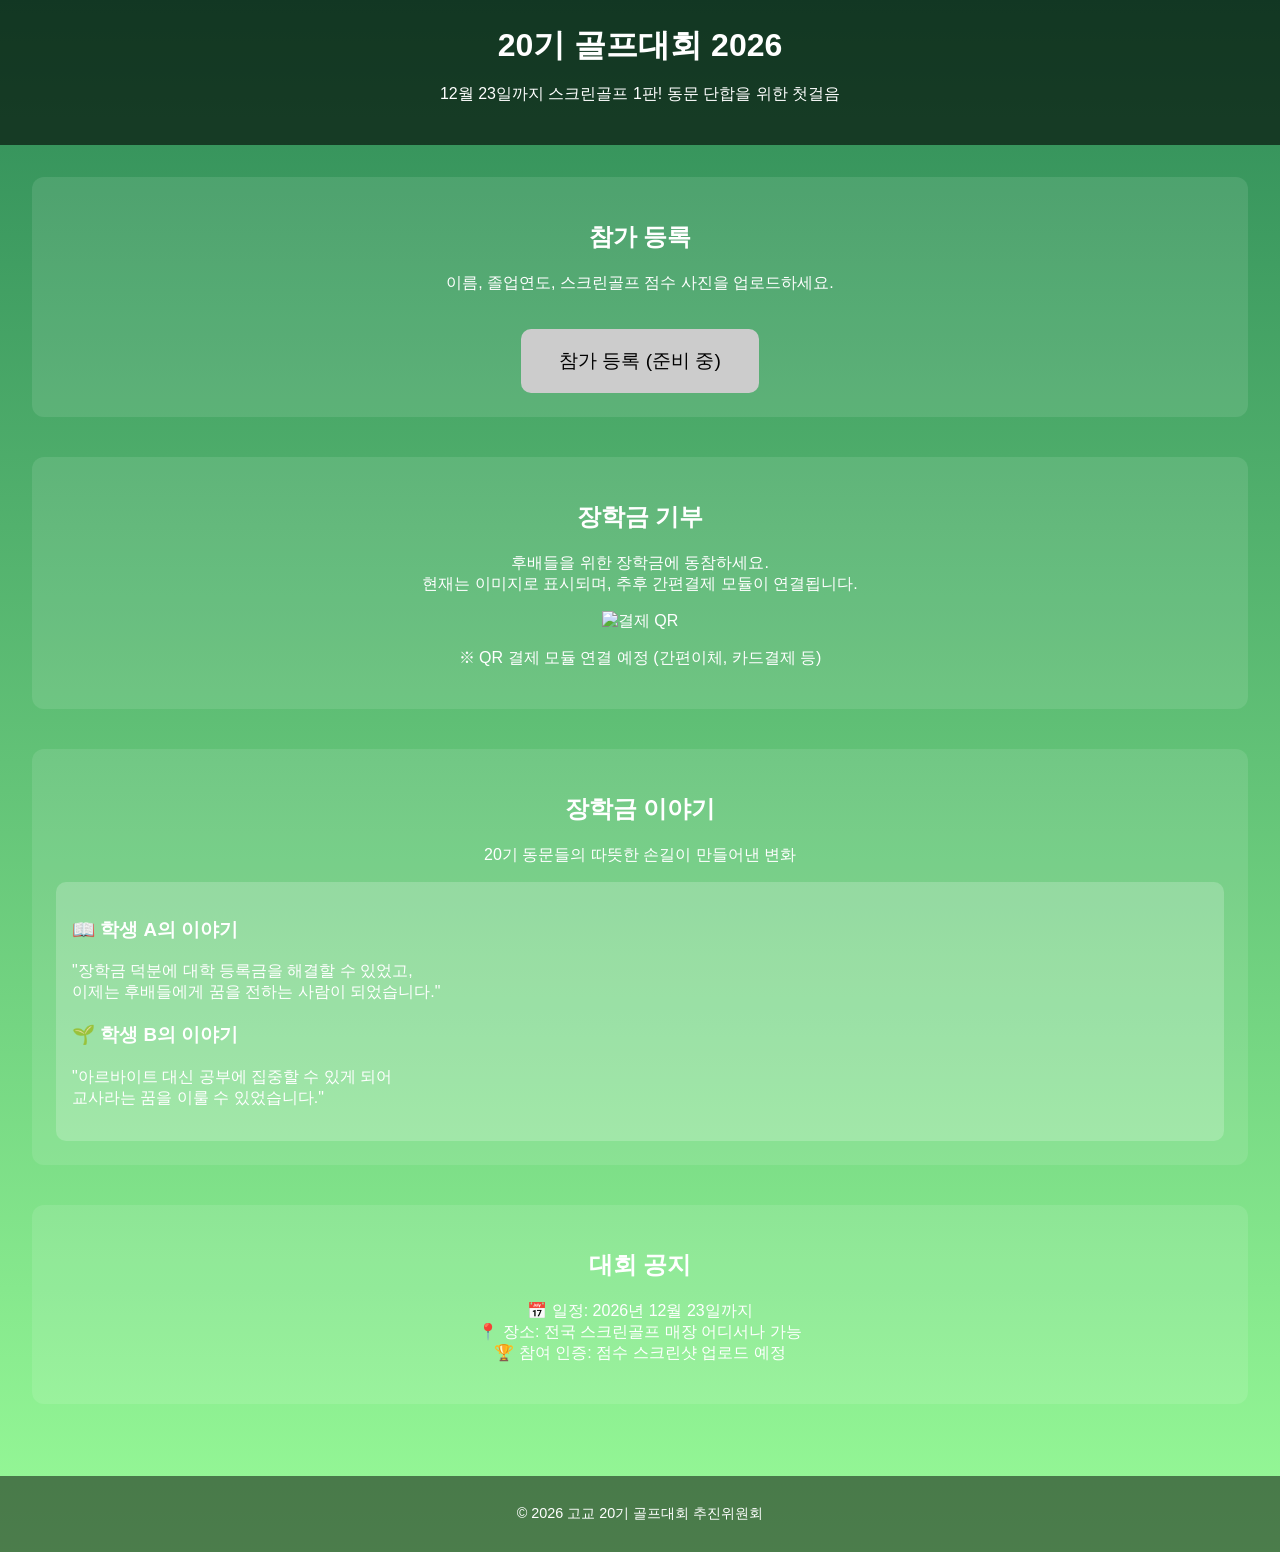
==== index.html @ 9fc2de65 "Create index.html" ====
<!DOCTYPE html><html lang="ko">
<head>
  <meta charset="UTF-8">
  <meta name="viewport" content="width=device-width, initial-scale=1.0">
  <title>20기 골프대회 2026</title>
  <style>
    body {
      font-family: 'Pretendard', sans-serif;
      margin: 0;
      padding: 0;
      background: linear-gradient(180deg, #2E8B57 0%, #98FB98 100%);
      color: #fff;
      text-align: center;
    }
    header {
      background: rgba(0,0,0,0.6);
      padding: 1.5em 0;
    }
    h1 {
      font-size: 2em;
      margin: 0;
    }
    main {
      padding: 2em;
    }
    section {
      margin-bottom: 2.5em;
      background: rgba(255,255,255,0.1);
      border-radius: 12px;
      padding: 1.5em;
    }
    button, .fake-button {
      background: #FFD700;
      color: #000;
      border: none;
      border-radius: 10px;
      padding: 1em 2em;
      font-size: 1.2em;
      cursor: pointer;
    }
    .fake-button {
      display: inline-block;
      background: #ccc;
      color: #000;
      margin-top: 1em;
      text-decoration: none;
    }
    footer {
      background: rgba(0,0,0,0.5);
      padding: 1em;
      font-size: 0.9em;
    }
  </style>
</head>
<body>
  <header>
    <h1>20기 골프대회 2026</h1>
    <p>12월 23일까지 스크린골프 1판! 동문 단합을 위한 첫걸음</p>
  </header>
  <main>
    <section>
      <h2>참가 등록</h2>
      <p>이름, 졸업연도, 스크린골프 점수 사진을 업로드하세요.</p>
      <a href="#" class="fake-button">참가 등록 (준비 중)</a>
    </section><section>
  <h2>장학금 기부</h2>
  <p>후배들을 위한 장학금에 동참하세요.<br>현재는 이미지로 표시되며, 추후 간편결제 모듈이 연결됩니다.</p>
  <img src="https://upload.wikimedia.org/wikipedia/commons/thumb/5/5a/QR_code_example.svg/300px-QR_code_example.svg.png" alt="결제 QR" width="150">
  <p>※ QR 결제 모듈 연결 예정 (간편이체, 카드결제 등)</p>
</section>

<section>
  <h2>장학금 이야기</h2>
  <p>20기 동문들의 따뜻한 손길이 만들어낸 변화</p>
  <div style="text-align:left; background:rgba(255,255,255,0.2); padding:1em; border-radius:10px;">
    <h3>📖 학생 A의 이야기</h3>
    <p>"장학금 덕분에 대학 등록금을 해결할 수 있었고,<br>이제는 후배들에게 꿈을 전하는 사람이 되었습니다."</p>
    <h3>🌱 학생 B의 이야기</h3>
    <p>"아르바이트 대신 공부에 집중할 수 있게 되어<br>교사라는 꿈을 이룰 수 있었습니다."</p>
  </div>
</section>

<section>
  <h2>대회 공지</h2>
  <p>📅 일정: 2026년 12월 23일까지<br>📍 장소: 전국 스크린골프 매장 어디서나 가능<br>🏆 참여 인증: 점수 스크린샷 업로드 예정</p>
</section>

  </main>
  <footer>
    <p>© 2026 고교 20기 골프대회 추진위원회</p>
  </footer>
</body>
</html>
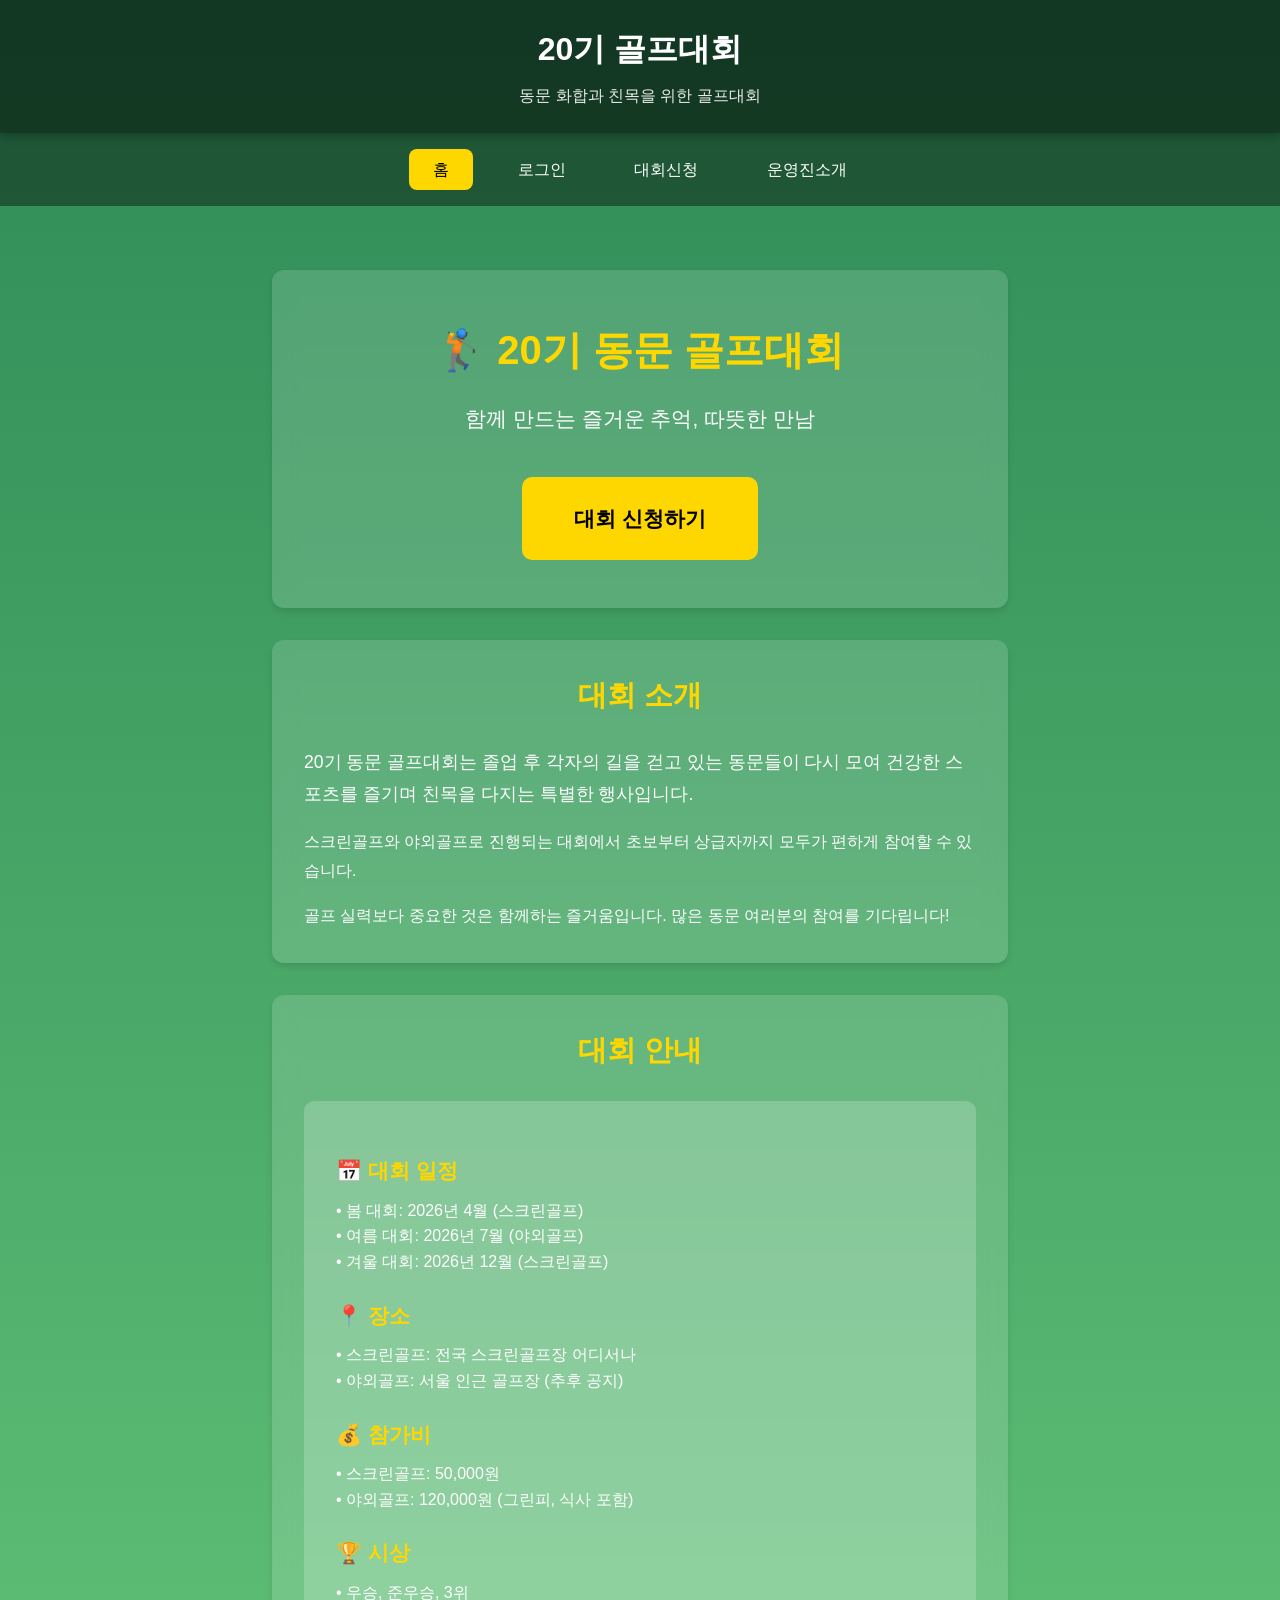
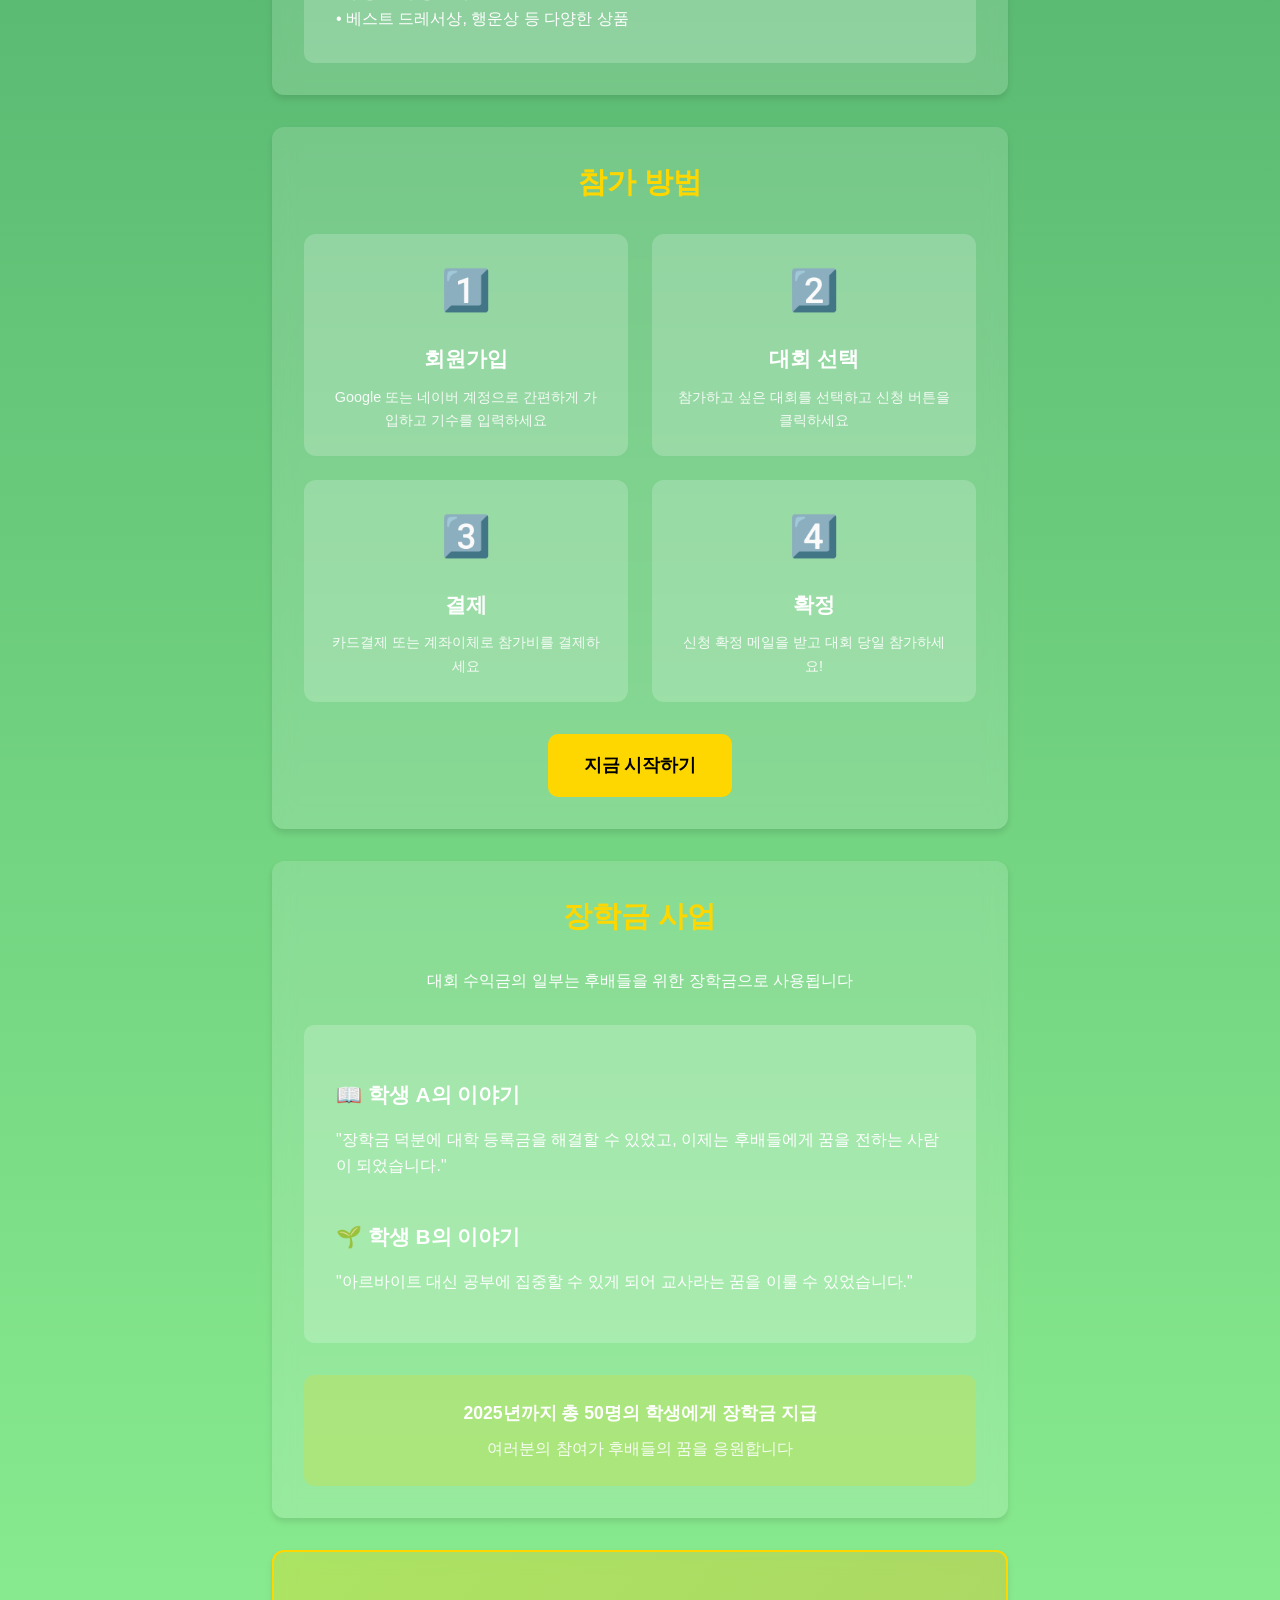
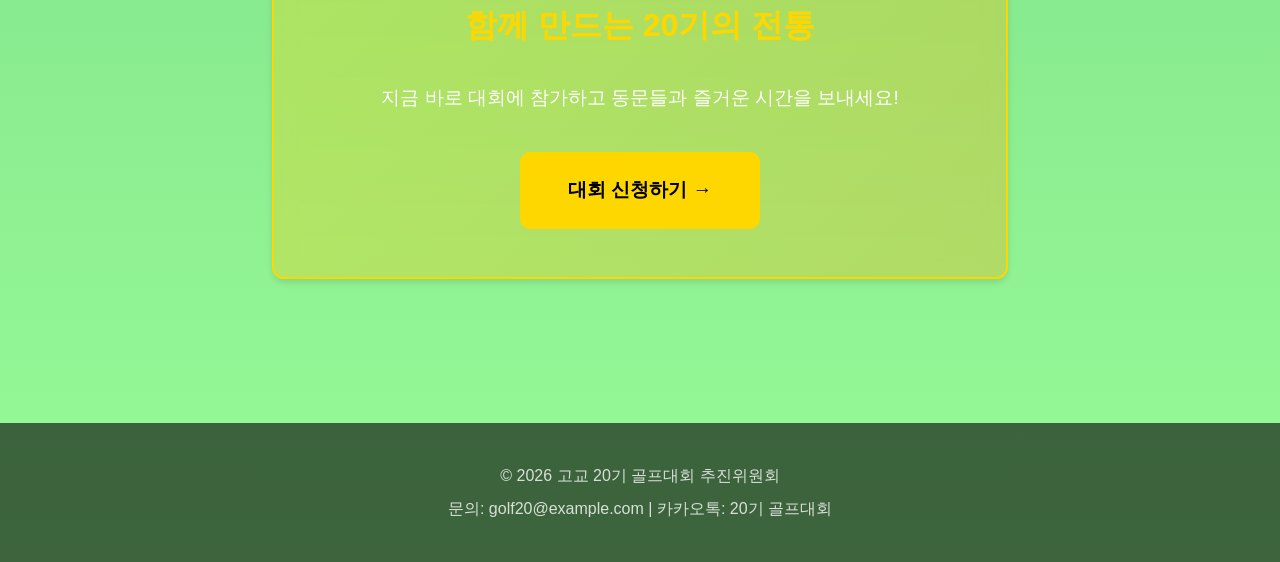
==== commit 20971415: "feat: 20기 동문 골프대회 웹사이트 구축 - 회원가입/로그인 페이지 (Google OAuth + 기수 입력) - 대회 신청 페이지 (일정 관리 + 참가 신청) - 결제 페이지" ====
--- a/index.html
+++ b/index.html
@@ -1,93 +1,164 @@
-<!DOCTYPE html><html lang="ko">
+<!DOCTYPE html>
+<html lang="ko">
 <head>
   <meta charset="UTF-8">
   <meta name="viewport" content="width=device-width, initial-scale=1.0">
-  <title>20기 골프대회 2026</title>
-  <style>
-    body {
-      font-family: 'Pretendard', sans-serif;
-      margin: 0;
-      padding: 0;
-      background: linear-gradient(180deg, #2E8B57 0%, #98FB98 100%);
-      color: #fff;
-      text-align: center;
-    }
-    header {
-      background: rgba(0,0,0,0.6);
-      padding: 1.5em 0;
-    }
-    h1 {
-      font-size: 2em;
-      margin: 0;
-    }
-    main {
-      padding: 2em;
-    }
-    section {
-      margin-bottom: 2.5em;
-      background: rgba(255,255,255,0.1);
-      border-radius: 12px;
-      padding: 1.5em;
-    }
-    button, .fake-button {
-      background: #FFD700;
-      color: #000;
-      border: none;
-      border-radius: 10px;
-      padding: 1em 2em;
-      font-size: 1.2em;
-      cursor: pointer;
-    }
-    .fake-button {
-      display: inline-block;
-      background: #ccc;
-      color: #000;
-      margin-top: 1em;
-      text-decoration: none;
-    }
-    footer {
-      background: rgba(0,0,0,0.5);
-      padding: 1em;
-      font-size: 0.9em;
-    }
-  </style>
+  <title>20기 골프대회</title>
+  <link rel="stylesheet" href="css/style.css">
 </head>
 <body>
   <header>
-    <h1>20기 골프대회 2026</h1>
-    <p>12월 23일까지 스크린골프 1판! 동문 단합을 위한 첫걸음</p>
+    <h1>20기 골프대회</h1>
+    <p>동문 화합과 친목을 위한 골프대회</p>
   </header>
+
+  <nav>
+    <a href="index.html" class="active">홈</a>
+    <a href="login.html">로그인</a>
+    <a href="tournament.html">대회신청</a>
+    <a href="about.html">운영진소개</a>
+  </nav>
+
   <main>
-    <section>
-      <h2>참가 등록</h2>
-      <p>이름, 졸업연도, 스크린골프 점수 사진을 업로드하세요.</p>
-      <a href="#" class="fake-button">참가 등록 (준비 중)</a>
-    </section><section>
-  <h2>장학금 기부</h2>
-  <p>후배들을 위한 장학금에 동참하세요.<br>현재는 이미지로 표시되며, 추후 간편결제 모듈이 연결됩니다.</p>
-  <img src="https://upload.wikimedia.org/wikipedia/commons/thumb/5/5a/QR_code_example.svg/300px-QR_code_example.svg.png" alt="결제 QR" width="150">
-  <p>※ QR 결제 모듈 연결 예정 (간편이체, 카드결제 등)</p>
-</section>
+    <div class="container">
+      <!-- 메인 배너 -->
+      <section style="text-align: center; padding: 3em 2em;">
+        <h2 style="font-size: 2.5em; margin-bottom: 0.5em;">🏌️ 20기 동문 골프대회</h2>
+        <p style="font-size: 1.3em; margin-bottom: 2em;">함께 만드는 즐거운 추억, 따뜻한 만남</p>
+        <a href="tournament.html" class="btn" style="font-size: 1.3em; padding: 1.2em 2.5em;">
+          대회 신청하기
+        </a>
+      </section>
 
-<section>
-  <h2>장학금 이야기</h2>
-  <p>20기 동문들의 따뜻한 손길이 만들어낸 변화</p>
-  <div style="text-align:left; background:rgba(255,255,255,0.2); padding:1em; border-radius:10px;">
-    <h3>📖 학생 A의 이야기</h3>
-    <p>"장학금 덕분에 대학 등록금을 해결할 수 있었고,<br>이제는 후배들에게 꿈을 전하는 사람이 되었습니다."</p>
-    <h3>🌱 학생 B의 이야기</h3>
-    <p>"아르바이트 대신 공부에 집중할 수 있게 되어<br>교사라는 꿈을 이룰 수 있었습니다."</p>
-  </div>
-</section>
+      <!-- 대회 소개 -->
+      <section>
+        <h2>대회 소개</h2>
+        <div style="text-align: left; line-height: 1.8;">
+          <p style="font-size: 1.1em; margin-bottom: 1em;">
+            20기 동문 골프대회는 졸업 후 각자의 길을 걷고 있는 동문들이 다시 모여
+            건강한 스포츠를 즐기며 친목을 다지는 특별한 행사입니다.
+          </p>
+          <p style="margin-bottom: 1em;">
+            스크린골프와 야외골프로 진행되는 대회에서 초보부터 상급자까지
+            모두가 편하게 참여할 수 있습니다.
+          </p>
+          <p>
+            골프 실력보다 중요한 것은 함께하는 즐거움입니다.
+            많은 동문 여러분의 참여를 기다립니다!
+          </p>
+        </div>
+      </section>
 
-<section>
-  <h2>대회 공지</h2>
-  <p>📅 일정: 2026년 12월 23일까지<br>📍 장소: 전국 스크린골프 매장 어디서나 가능<br>🏆 참여 인증: 점수 스크린샷 업로드 예정</p>
-</section>
+      <!-- 대회 안내 -->
+      <section>
+        <h2>대회 안내</h2>
+        <div style="background: rgba(255, 255, 255, 0.2); padding: 2em; border-radius: 10px; text-align: left;">
+          <div style="margin-bottom: 1.5em;">
+            <h3 style="color: var(--accent-color); margin-bottom: 0.5em;">📅 대회 일정</h3>
+            <p>• 봄 대회: 2026년 4월 (스크린골프)</p>
+            <p>• 여름 대회: 2026년 7월 (야외골프)</p>
+            <p>• 겨울 대회: 2026년 12월 (스크린골프)</p>
+          </div>
 
+          <div style="margin-bottom: 1.5em;">
+            <h3 style="color: var(--accent-color); margin-bottom: 0.5em;">📍 장소</h3>
+            <p>• 스크린골프: 전국 스크린골프장 어디서나</p>
+            <p>• 야외골프: 서울 인근 골프장 (추후 공지)</p>
+          </div>
+
+          <div style="margin-bottom: 1.5em;">
+            <h3 style="color: var(--accent-color); margin-bottom: 0.5em;">💰 참가비</h3>
+            <p>• 스크린골프: 50,000원</p>
+            <p>• 야외골프: 120,000원 (그린피, 식사 포함)</p>
+          </div>
+
+          <div>
+            <h3 style="color: var(--accent-color); margin-bottom: 0.5em;">🏆 시상</h3>
+            <p>• 우승, 준우승, 3위</p>
+            <p>• 베스트 드레서상, 행운상 등 다양한 상품</p>
+          </div>
+        </div>
+      </section>
+
+      <!-- 참가 방법 -->
+      <section>
+        <h2>참가 방법</h2>
+        <div class="card-grid">
+          <div class="card" style="text-align: center;">
+            <div style="font-size: 2.5em; margin-bottom: 0.5em;">1️⃣</div>
+            <h3>회원가입</h3>
+            <p>Google 또는 네이버 계정으로 간편하게 가입하고 기수를 입력하세요</p>
+          </div>
+
+          <div class="card" style="text-align: center;">
+            <div style="font-size: 2.5em; margin-bottom: 0.5em;">2️⃣</div>
+            <h3>대회 선택</h3>
+            <p>참가하고 싶은 대회를 선택하고 신청 버튼을 클릭하세요</p>
+          </div>
+
+          <div class="card" style="text-align: center;">
+            <div style="font-size: 2.5em; margin-bottom: 0.5em;">3️⃣</div>
+            <h3>결제</h3>
+            <p>카드결제 또는 계좌이체로 참가비를 결제하세요</p>
+          </div>
+
+          <div class="card" style="text-align: center;">
+            <div style="font-size: 2.5em; margin-bottom: 0.5em;">4️⃣</div>
+            <h3>확정</h3>
+            <p>신청 확정 메일을 받고 대회 당일 참가하세요!</p>
+          </div>
+        </div>
+
+        <div style="text-align: center; margin-top: 2em;">
+          <a href="login.html" class="btn">지금 시작하기</a>
+        </div>
+      </section>
+
+      <!-- 장학금 이야기 -->
+      <section>
+        <h2>장학금 사업</h2>
+        <p class="text-center">대회 수익금의 일부는 후배들을 위한 장학금으로 사용됩니다</p>
+
+        <div style="background: rgba(255, 255, 255, 0.2); padding: 2em; border-radius: 10px; margin: 2em 0; text-align: left;">
+          <h3>📖 학생 A의 이야기</h3>
+          <p style="margin: 1em 0; line-height: 1.6;">
+            "장학금 덕분에 대학 등록금을 해결할 수 있었고,
+            이제는 후배들에게 꿈을 전하는 사람이 되었습니다."
+          </p>
+
+          <h3 style="margin-top: 2em;">🌱 학생 B의 이야기</h3>
+          <p style="margin: 1em 0; line-height: 1.6;">
+            "아르바이트 대신 공부에 집중할 수 있게 되어
+            교사라는 꿈을 이룰 수 있었습니다."
+          </p>
+        </div>
+
+        <div style="text-align: center; padding: 1.5em; background: rgba(255, 215, 0, 0.2); border-radius: 10px;">
+          <p style="font-size: 1.1em; margin-bottom: 0.5em;">
+            <strong>2025년까지 총 50명의 학생에게 장학금 지급</strong>
+          </p>
+          <p style="opacity: 0.9;">
+            여러분의 참여가 후배들의 꿈을 응원합니다
+          </p>
+        </div>
+      </section>
+
+      <!-- CTA -->
+      <section style="text-align: center; padding: 3em 2em; background: linear-gradient(135deg, rgba(255, 215, 0, 0.3), rgba(255, 165, 0, 0.3)); border: 2px solid var(--accent-color);">
+        <h2 style="font-size: 2em; margin-bottom: 1em;">함께 만드는 20기의 전통</h2>
+        <p style="font-size: 1.2em; margin-bottom: 2em;">
+          지금 바로 대회에 참가하고 동문들과 즐거운 시간을 보내세요!
+        </p>
+        <a href="tournament.html" class="btn" style="font-size: 1.2em; padding: 1.2em 2.5em;">
+          대회 신청하기 →
+        </a>
+      </section>
+    </div>
   </main>
+
   <footer>
     <p>© 2026 고교 20기 골프대회 추진위원회</p>
+    <p>문의: golf20@example.com | 카카오톡: 20기 골프대회</p>
   </footer>
 </body>
 </html>
--- a/css/style.css
+++ b/css/style.css
@@ -0,0 +1,350 @@
+/* 공통 스타일 */
+:root {
+  --primary-color: #2E8B57;
+  --secondary-color: #98FB98;
+  --accent-color: #FFD700;
+  --dark-bg: rgba(0, 0, 0, 0.6);
+  --light-bg: rgba(255, 255, 255, 0.1);
+  --text-color: #fff;
+  --card-bg: rgba(255, 255, 255, 0.15);
+  --border-radius: 12px;
+}
+
+* {
+  margin: 0;
+  padding: 0;
+  box-sizing: border-box;
+}
+
+body {
+  font-family: 'Pretendard', -apple-system, BlinkMacSystemFont, 'Segoe UI', sans-serif;
+  background: linear-gradient(180deg, var(--primary-color) 0%, var(--secondary-color) 100%);
+  color: var(--text-color);
+  min-height: 100vh;
+  line-height: 1.6;
+}
+
+/* 헤더 */
+header {
+  background: var(--dark-bg);
+  padding: 1.5em 0;
+  position: sticky;
+  top: 0;
+  z-index: 100;
+  box-shadow: 0 2px 10px rgba(0, 0, 0, 0.3);
+}
+
+header h1 {
+  font-size: 2em;
+  margin: 0;
+  text-align: center;
+}
+
+header p {
+  text-align: center;
+  margin-top: 0.5em;
+  opacity: 0.9;
+}
+
+/* 네비게이션 */
+nav {
+  background: rgba(0, 0, 0, 0.4);
+  padding: 1em 0;
+  text-align: center;
+}
+
+nav a {
+  color: var(--text-color);
+  text-decoration: none;
+  padding: 0.5em 1.5em;
+  margin: 0 0.5em;
+  border-radius: 8px;
+  transition: background 0.3s;
+  display: inline-block;
+}
+
+nav a:hover, nav a.active {
+  background: var(--accent-color);
+  color: #000;
+}
+
+/* 메인 컨테이너 */
+main {
+  max-width: 1200px;
+  margin: 0 auto;
+  padding: 2em;
+}
+
+.container {
+  max-width: 800px;
+  margin: 0 auto;
+  padding: 2em;
+}
+
+/* 섹션 */
+section {
+  background: var(--card-bg);
+  border-radius: var(--border-radius);
+  padding: 2em;
+  margin-bottom: 2em;
+  box-shadow: 0 4px 6px rgba(0, 0, 0, 0.1);
+  backdrop-filter: blur(10px);
+}
+
+section h2 {
+  font-size: 1.8em;
+  margin-bottom: 1em;
+  text-align: center;
+  color: var(--accent-color);
+}
+
+section h3 {
+  font-size: 1.3em;
+  margin: 1em 0 0.5em 0;
+}
+
+/* 버튼 */
+button, .btn {
+  background: var(--accent-color);
+  color: #000;
+  border: none;
+  border-radius: 10px;
+  padding: 1em 2em;
+  font-size: 1.1em;
+  font-weight: 600;
+  cursor: pointer;
+  transition: all 0.3s;
+  display: inline-block;
+  text-decoration: none;
+  text-align: center;
+}
+
+button:hover, .btn:hover {
+  transform: translateY(-2px);
+  box-shadow: 0 4px 12px rgba(255, 215, 0, 0.4);
+}
+
+button:active, .btn:active {
+  transform: translateY(0);
+}
+
+button:disabled {
+  background: #ccc;
+  cursor: not-allowed;
+  transform: none;
+}
+
+.btn-secondary {
+  background: var(--light-bg);
+  color: var(--text-color);
+  border: 2px solid var(--accent-color);
+}
+
+.btn-oauth {
+  width: 100%;
+  margin: 0.5em 0;
+  display: flex;
+  align-items: center;
+  justify-content: center;
+  gap: 0.5em;
+}
+
+.btn-google {
+  background: #fff;
+  color: #000;
+}
+
+.btn-naver {
+  background: #03C75A;
+  color: #fff;
+}
+
+/* 폼 */
+.form-group {
+  margin-bottom: 1.5em;
+  text-align: left;
+}
+
+.form-group label {
+  display: block;
+  margin-bottom: 0.5em;
+  font-weight: 600;
+}
+
+.form-group input,
+.form-group select,
+.form-group textarea {
+  width: 100%;
+  padding: 0.8em;
+  border: 2px solid rgba(255, 255, 255, 0.3);
+  border-radius: 8px;
+  background: rgba(255, 255, 255, 0.9);
+  color: #000;
+  font-size: 1em;
+  font-family: inherit;
+}
+
+.form-group input:focus,
+.form-group select:focus,
+.form-group textarea:focus {
+  outline: none;
+  border-color: var(--accent-color);
+  box-shadow: 0 0 0 3px rgba(255, 215, 0, 0.2);
+}
+
+/* 카드 그리드 */
+.card-grid {
+  display: grid;
+  grid-template-columns: repeat(auto-fit, minmax(250px, 1fr));
+  gap: 1.5em;
+  margin-top: 1.5em;
+}
+
+.card {
+  background: rgba(255, 255, 255, 0.2);
+  border-radius: var(--border-radius);
+  padding: 1.5em;
+  text-align: center;
+  transition: transform 0.3s;
+}
+
+.card:hover {
+  transform: translateY(-5px);
+  box-shadow: 0 6px 12px rgba(0, 0, 0, 0.2);
+}
+
+.card img {
+  width: 100px;
+  height: 100px;
+  border-radius: 50%;
+  object-fit: cover;
+  margin-bottom: 1em;
+}
+
+.card h3 {
+  margin: 0.5em 0;
+}
+
+.card p {
+  font-size: 0.9em;
+  opacity: 0.9;
+}
+
+/* 테이블 */
+table {
+  width: 100%;
+  border-collapse: collapse;
+  margin-top: 1em;
+}
+
+table th,
+table td {
+  padding: 1em;
+  text-align: left;
+  border-bottom: 1px solid rgba(255, 255, 255, 0.2);
+}
+
+table th {
+  background: rgba(0, 0, 0, 0.3);
+  font-weight: 600;
+}
+
+table tr:hover {
+  background: rgba(255, 255, 255, 0.1);
+}
+
+/* 알림 메시지 */
+.alert {
+  padding: 1em;
+  border-radius: 8px;
+  margin-bottom: 1em;
+  display: none;
+}
+
+.alert.show {
+  display: block;
+}
+
+.alert-success {
+  background: #4CAF50;
+  color: white;
+}
+
+.alert-error {
+  background: #f44336;
+  color: white;
+}
+
+.alert-info {
+  background: #2196F3;
+  color: white;
+}
+
+/* 로딩 스피너 */
+.spinner {
+  border: 4px solid rgba(255, 255, 255, 0.3);
+  border-top: 4px solid var(--accent-color);
+  border-radius: 50%;
+  width: 40px;
+  height: 40px;
+  animation: spin 1s linear infinite;
+  margin: 2em auto;
+}
+
+@keyframes spin {
+  0% { transform: rotate(0deg); }
+  100% { transform: rotate(360deg); }
+}
+
+/* 푸터 */
+footer {
+  background: var(--dark-bg);
+  padding: 2em;
+  text-align: center;
+  margin-top: 3em;
+}
+
+footer p {
+  margin: 0.5em 0;
+  opacity: 0.8;
+}
+
+/* 반응형 */
+@media (max-width: 768px) {
+  main, .container {
+    padding: 1em;
+  }
+
+  section {
+    padding: 1.5em;
+  }
+
+  header h1 {
+    font-size: 1.5em;
+  }
+
+  nav a {
+    display: block;
+    margin: 0.5em 1em;
+  }
+
+  .card-grid {
+    grid-template-columns: 1fr;
+  }
+}
+
+/* 유틸리티 클래스 */
+.text-center {
+  text-align: center;
+}
+
+.mt-1 { margin-top: 0.5em; }
+.mt-2 { margin-top: 1em; }
+.mt-3 { margin-top: 1.5em; }
+.mb-1 { margin-bottom: 0.5em; }
+.mb-2 { margin-bottom: 1em; }
+.mb-3 { margin-bottom: 1.5em; }
+
+.hidden {
+  display: none;
+}
